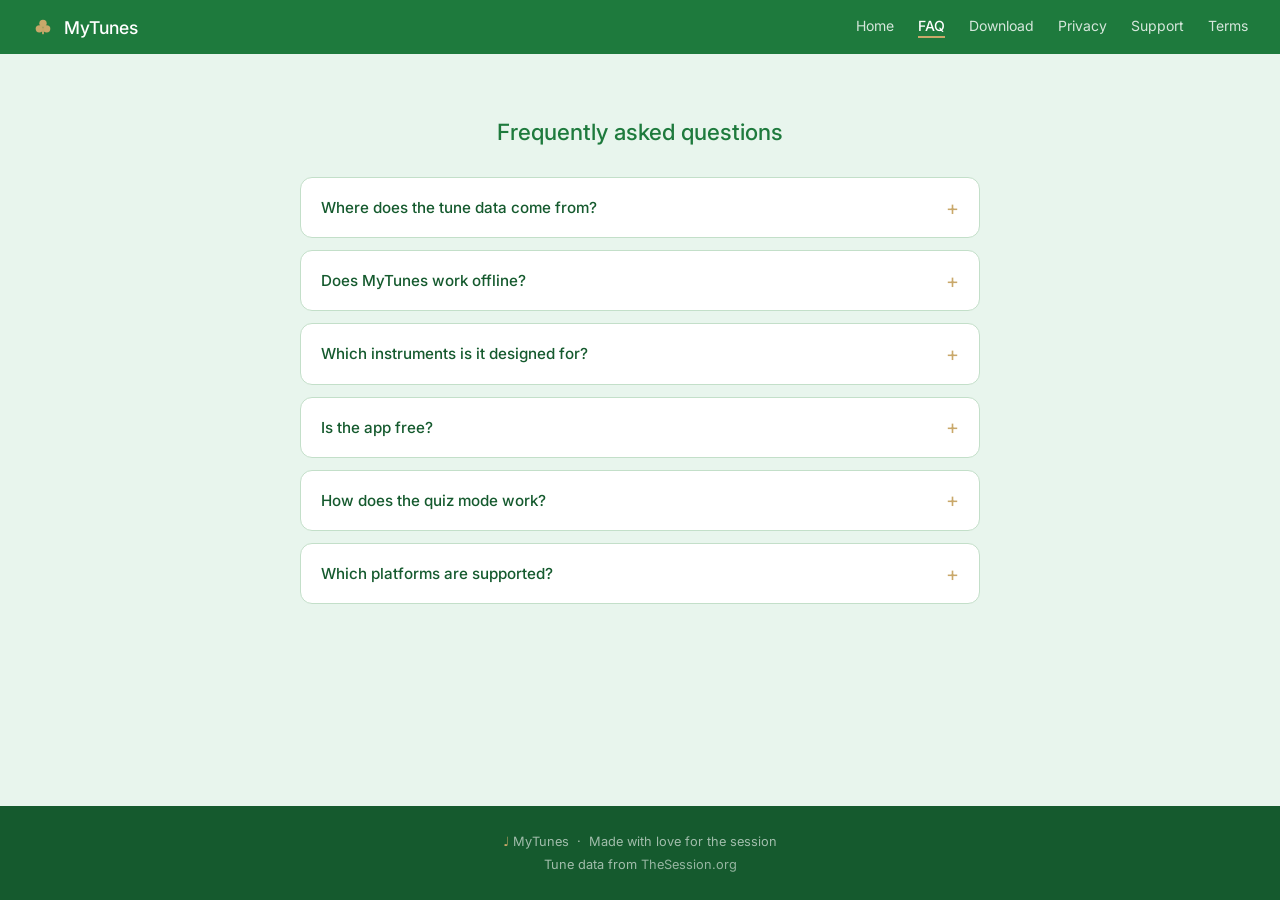
==== faq.html @ f71a9b50 "Split into 5 pages." ====
<!DOCTYPE html>
<html lang="en">
<head>
  <meta charset="UTF-8" />
  <meta name="viewport" content="width=device-width, initial-scale=1.0" />
  <title>FAQ - MyTunes</title>
  <link rel="preconnect" href="https://fonts.googleapis.com" />
  <link rel="preconnect" href="https://fonts.gstatic.com" crossorigin />
  <link href="https://fonts.googleapis.com/css2?family=Inter:wght@400;500&display=swap" rel="stylesheet" />
  <link rel="stylesheet" href="mystyle.css" />
  <link rel="apple-touch-icon" sizes="180x180" href="/apple-touch-icon.png">
  <link rel="icon" type="image/png" sizes="32x32" href="/favicon-32x32.png">
  <link rel="icon" type="image/png" sizes="16x16" href="/favicon-16x16.png">
  <link rel="icon" href="/favicon.ico">
  <meta name="google-site-verification" content="o3oAy4DqHzwvJMltQdrMJ-gJ0J4CWaqL4PQic7WYayo" />
</head>
<body>

<nav>
  <a href="index.html" class="nav-logo">
    <svg width="22" height="22" viewBox="0 0 24 24" xmlns="http://www.w3.org/2000/svg">
      <circle cx="12" cy="8"  r="4"/>
      <circle cx="8"  cy="14" r="4"/>
      <circle cx="16" cy="14" r="4"/>
      <rect   x="11" y="14"   width="2" height="6" rx="1"/>
    </svg>
    MyTunes
  </a>
  <div class="nav-links">
    <a href="index.html">Home</a>
    <a href="faq.html" class="active">FAQ</a>
    <a href="index.html#download">Download</a>
    <a href="privacy.html">Privacy</a>
    <a href="support.html">Support</a>
    <a href="terms.html">Terms</a>
  </div>
</nav>

<section class="faq" id="faq">
  <h2>Frequently asked questions</h2>
  <div class="faq-list">

    <details>
      <summary>Where does the tune data come from?</summary>
      <div class="faq-answer">
        All settings and ABC notation are sourced from <a href="https://thesession.org" target="_blank" rel="noopener">TheSession.org</a>.
      </div>
    </details>

    <details>
      <summary>Does MyTunes work offline?</summary>
      <div class="faq-answer">
        Yes. Once your collection is built, the core app works offline. Your collections stay available during sessions in places with no signal.
      </div>
    </details>

    <details>
      <summary>Which instruments is it designed for?</summary>
      <div class="faq-answer">
        MyTunes is instrument-agnostic: any musician can use it.
      </div>
    </details>

    <details>
      <summary>Is the app free?</summary>
      <div class="faq-answer">
        The core app is free to download and use. An optional Pro Badge is available as an in-app purchase. This unlocks unlimited collections and unlimited set lists in the app.
      </div>
    </details>

    <details>
      <summary>How does the quiz mode work?</summary>
      <div class="faq-answer">
        The quiz plays the first notes of a tune and asks you to identify it by name. Answer correctly on the first attempt and you earn a star. There are also other kinds of quiz that help you learn.
      </div>
    </details>

    <details>
      <summary>Which platforms are supported?</summary>
      <div class="faq-answer">
        MyTunes is available on iOS (iPhone and iPad) and Android. Both versions are built from the same codebase and receive updates simultaneously.
      </div>
    </details>

  </div>
</section>

<footer>
  <span>♩</span> MyTunes &nbsp;·&nbsp; Made with love for the session<br>
  Tune data from <a href="https://thesession.org" target="_blank" rel="noopener">TheSession.org</a>
</footer>

</body>
</html>
---- mystyle.css ----
:root {
  --green:       #1e7a3d;
  --green-dark:  #155a2e;
  --green-light: #e8f5ed;
  --green-border:#c3dfc9;
  --gold:        #c9a86a;
  --gold-dark:   #a88847;
  --gold-light:  #fdf6ec;
}

*, *::before, *::after { box-sizing: border-box; margin: 0; padding: 0; }

html {
  height: 100%;
}

body {
  font-family: 'Inter', system-ui, sans-serif;
  background: var(--green-light);
  color: #1a1a1a;
  min-height: 100vh;
  display: flex;
  flex-direction: column;
}

/* ── Nav ── */
nav {
  background: var(--green);
  padding: 1rem 2rem;
  display: flex;
  align-items: center;
  justify-content: space-between;
}
.nav-logo {
  display: flex;
  align-items: center;
  gap: 10px;
  color: #fff;
  font-weight: 500;
  font-size: 1.1rem;
  text-decoration: none;
}
.nav-logo svg { fill: var(--gold); }
.nav-links { display: flex; gap: 1.5rem; }
.nav-links a {
  color: rgba(255,255,255,.82);
  text-decoration: none;
  font-size: .875rem;
  transition: color .2s;
}
.nav-links a:hover { color: var(--gold); }
.nav-links a.active { color: #fff; font-weight: 500; border-bottom: 2px solid var(--gold); padding-bottom: 2px; }

/* ── Hero ── */
.hero {
  background: var(--green);
  color: #fff;
  padding: 5rem 2rem 6rem;
  text-align: center;
}
.hero h1 {
  font-size: clamp(1.6rem, 4vw, 2.75rem);
  font-weight: 500;
  line-height: 1.35;
  margin-bottom: 1rem;
}
.hero p {
  font-size: 1rem;
  color: rgba(255,255,255,.78);
  max-width: 540px;
  margin: 0 auto 1.25rem;
  line-height: 1.75;
}
.hero-source {
  font-size: .85rem;
  color: rgba(255,255,255,.55);
  margin: 0 auto 2rem;
}
.hero-source a {
  color: var(--gold);
  text-decoration: none;
  font-weight: 500;
}
.hero-source a:hover { text-decoration: underline; }

.feature-section {
  display: flex;
  align-items: flex-start;
  gap: 2rem;
  max-width: 900px;
  margin: 0 auto 2rem;
}

.feature-list {
    text-align: left;
    margin-bottom: 20px;
    flex: 1;
}

.hero-screenshot {
  max-width: 100%;
  max-height: 600px;
  height: auto;
  border-radius: 12px;
  flex-shrink: 1;
}

.btn-row { display: flex; gap: .75rem; justify-content: center; flex-wrap: wrap; align-items: center; line-height: 1; }
.btn-gold {
  background: var(--gold);
  color: #3d2800;
  border: none;
  padding: .75rem 2rem;
  border-radius: 8px;
  font-size: .9rem;
  font-weight: 500;
  cursor: pointer;
  text-decoration: none;
  transition: background .2s;
}
.btn-gold:hover { background: var(--gold-dark); color: #fff; }
.app-badge-link {
  display: inline-flex;
  align-items: center;
  text-decoration: none;
  transition: transform .2s, filter .2s;
}
.app-badge-link:hover {
  transform: translateY(-2px);
  filter: brightness(1.1);
}
.btn-ghost {
  background: transparent;
  color: #fff;
  border: 1px solid rgba(255,255,255,.45);
  padding: .75rem 2rem;
  border-radius: 8px;
  font-size: .9rem;
  cursor: pointer;
  text-decoration: none;
  transition: border-color .2s;
}
.btn-ghost:hover { border-color: rgba(255,255,255,.9); }

/* ── Source banner ── */
.source-banner {
  background: var(--gold-light);
  border-top: 1px solid var(--gold);
  border-bottom: 1px solid var(--gold);
  padding: .9rem 2rem;
  text-align: center;
  font-size: .875rem;
  color: var(--gold-dark);
}
.source-banner a {
  color: var(--green);
  font-weight: 500;
  text-decoration: none;
}
.source-banner a:hover { text-decoration: underline; }

/* ── Features ── */
.features {
  background: var(--green-light);
  padding: 4rem 2rem;
}
.features h2 {
  text-align: center;
  color: var(--green);
  font-weight: 500;
  font-size: 1.4rem;
  margin-bottom: 2rem;
}
.cards {
  display: grid;
  grid-template-columns: repeat(auto-fit, minmax(200px, 1fr));
  gap: 1rem;
  max-width: 900px;
  margin: 0 auto;
}
.card {
  background: #fff;
  border-radius: 12px;
  padding: 1.5rem;
  border: 0.5px solid var(--green-border);
}
.card-icon {
  width: 42px;
  height: 42px;
  background: var(--green);
  border-radius: 10px;
  display: flex;
  align-items: center;
  justify-content: center;
  margin-bottom: 1rem;
}
.card-icon svg { stroke: var(--gold); fill: none; width: 20px; height: 20px; }
.card h3 { color: var(--green-dark); font-size: .95rem; font-weight: 500; margin-bottom: .35rem; }
.card p  { color: #555; font-size: .85rem; line-height: 1.65; }

/* ── About ── */
.about {
  background: #fff;
  padding: 4rem 2rem;
  text-align: center;
}
.about h2 {
  color: var(--green);
  font-size: 1.4rem;
  font-weight: 500;
  margin-bottom: .75rem;
}
.about p {
  color: #555;
  font-size: .95rem;
  max-width: 580px;
  margin: 0 auto 1rem;
  line-height: 1.75;
}
.about p + p { margin-top: .75rem; }
.about a {
  color: var(--green);
  font-weight: 500;
  text-decoration: none;
}
.about a:hover { text-decoration: underline; }
.badge-row { display: flex; gap: .75rem; justify-content: center; flex-wrap: wrap; margin-top: 1.5rem; }
.badge {
  display: inline-flex;
  align-items: center;
  gap: 8px;
  background: var(--gold-light);
  color: var(--gold-dark);
  border: 1px solid var(--gold);
  border-radius: 100px;
  padding: .35rem 1.1rem;
  font-size: .85rem;
}
.badge-green {
  display: inline-flex;
  align-items: center;
  gap: 8px;
  background: var(--green-light);
  color: var(--green-dark);
  border: 1px solid var(--green-border);
  border-radius: 100px;
  padding: .35rem 1.1rem;
  font-size: .85rem;
}
.badge-green a {
  color: var(--green);
  font-weight: 500;
  text-decoration: none;
}
.badge-green a:hover { text-decoration: underline; }

/* ── FAQ ── */
.faq {
  background: var(--green-light);
  padding: 4rem 2rem;
}
.faq h2 {
  text-align: center;
  color: var(--green);
  font-weight: 500;
  font-size: 1.4rem;
  margin-bottom: 2rem;
}
.faq-list {
  max-width: 680px;
  margin: 0 auto;
  display: flex;
  flex-direction: column;
  gap: .75rem;
}
details {
  background: #fff;
  border: 0.5px solid var(--green-border);
  border-radius: 12px;
  overflow: hidden;
}
summary {
  display: flex;
  align-items: center;
  justify-content: space-between;
  padding: 1.1rem 1.25rem;
  font-size: .95rem;
  font-weight: 500;
  color: var(--green-dark);
  cursor: pointer;
  list-style: none;
  gap: 1rem;
}
summary::-webkit-details-marker { display: none; }
summary::after {
  content: '+';
  font-size: 1.25rem;
  font-weight: 400;
  color: var(--gold);
  flex-shrink: 0;
  transition: transform .2s;
}
details[open] summary::after {
  transform: rotate(45deg);
}
details[open] summary {
  border-bottom: 0.5px solid var(--green-border);
}
.faq-answer {
  padding: 1rem 1.25rem;
  font-size: .875rem;
  color: #555;
  line-height: 1.75;
}
.faq-answer a {
  color: var(--green);
  font-weight: 500;
  text-decoration: none;
}
.faq-answer a:hover { text-decoration: underline; }

/* ── Footer ── */
footer {
  margin-top: auto;
  background: var(--green-dark);
  color: rgba(255,255,255,.6);
  text-align: center;
  padding: 1.5rem 2rem;
  font-size: .8rem;
  line-height: 1.8;
}
footer span { color: var(--gold); }
footer a { color: rgba(255,255,255,.55); text-decoration: none; }
footer a:hover { color: var(--gold); }

.conditions {
  background: #fff;
  padding: 4rem 2rem;
  text-align: left;
}
.conditions h2 {
  color: var(--green);
  font-size: 1.4rem;
  font-weight: 500;
  margin-bottom: .75rem;
}
.conditions h3 {
  color: var(--green);
  font-size: 1.2rem;
  font-weight: 500;
  margin-bottom: .75rem;
}
.conditions p {
  color: #555;
  font-size: .95rem;
  max-width: 580px;
  margin: 0 auto 1rem;
  line-height: 1.75;
}

@media (max-width: 700px) {
  .feature-section {
    flex-direction: column;
    align-items: center;
  }
  nav {
    flex-direction: column;
    gap: .75rem;
    padding: 1rem;
  }
  .nav-links {
    flex-wrap: wrap;
    justify-content: center;
    gap: .5rem 1rem;
  }
}
#download { scroll-margin-top: 40vh; }
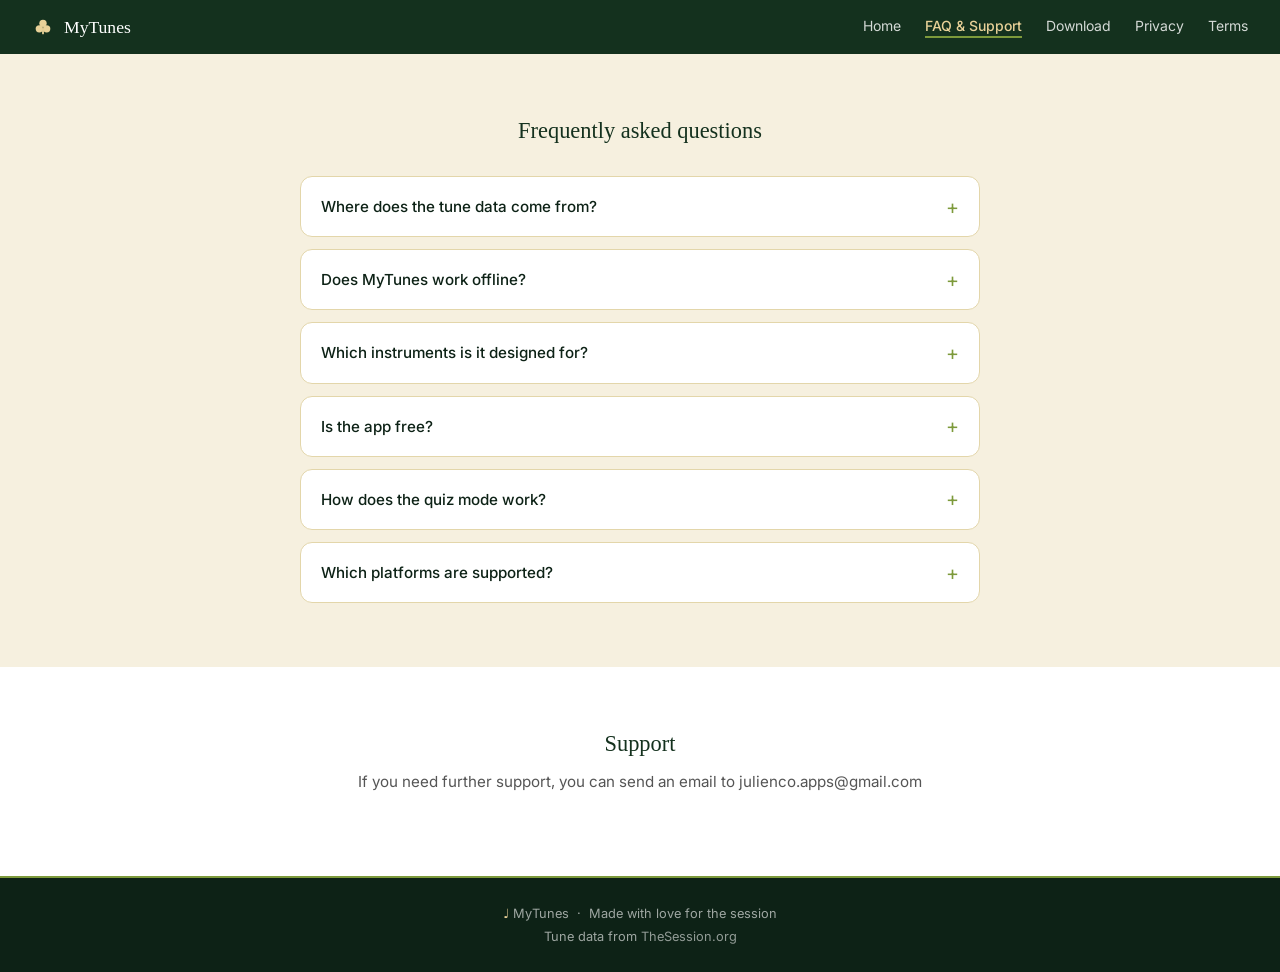
==== commit 24b58fa3: "merge FAQ and support pages." ====
--- a/faq.html
+++ b/faq.html
@@ -3,7 +3,7 @@
 <head>
   <meta charset="UTF-8" />
   <meta name="viewport" content="width=device-width, initial-scale=1.0" />
-  <title>FAQ - MyTunes</title>
+  <title>FAQ &amp; Support - MyTunes</title>
   <link rel="preconnect" href="https://fonts.googleapis.com" />
   <link rel="preconnect" href="https://fonts.gstatic.com" crossorigin />
   <link href="https://fonts.googleapis.com/css2?family=Inter:wght@400;500&display=swap" rel="stylesheet" />
@@ -28,10 +28,9 @@
   </a>
   <div class="nav-links">
     <a href="index.html">Home</a>
-    <a href="faq.html" class="active">FAQ</a>
+    <a href="faq.html" class="active">FAQ &amp; Support</a>
     <a href="index.html#download">Download</a>
     <a href="privacy.html">Privacy</a>
-    <a href="support.html">Support</a>
     <a href="terms.html">Terms</a>
   </div>
 </nav>
@@ -85,6 +84,11 @@
   </div>
 </section>
 
+<section class = "about" id="support">
+  <h2>Support</h2>
+  <p> If you need further support, you can send an email to julienco.apps@gmail.com </p>
+</section>
+
 <footer>
   <span>♩</span> MyTunes &nbsp;·&nbsp; Made with love for the session<br>
   Tune data from <a href="https://thesession.org" target="_blank" rel="noopener">TheSession.org</a>
--- a/mystyle.css
+++ b/mystyle.css
@@ -1,11 +1,14 @@
 :root {
-  --green:       #1e7a3d;
-  --green-dark:  #155a2e;
-  --green-light: #e8f5ed;
-  --green-border:#c3dfc9;
-  --gold:        #c9a86a;
-  --gold-dark:   #a88847;
-  --gold-light:  #fdf6ec;
+  /* Palette tirée du logo */
+  --green:       #14311e;   /* vert forêt du fond du logo */
+  --green-dark:  #0d2216;
+  --green-light: #f6f0df;   /* crème très clair (fonds de page) */
+  --green-border:#e3d6aa;
+  --olive:       #7d9a3b;   /* vert olive de "My" et du noeud celtique */
+  --olive-dark:  #5d7a26;
+  --gold:        #e8d198;   /* crème doré de "Tunes" et des traits */
+  --gold-dark:   #7a6320;   /* version foncée pour texte sur fond clair */
+  --gold-light:  #fbf5e3;
 }
 
 *, *::before, *::after { box-sizing: border-box; margin: 0; padding: 0; }
@@ -49,7 +52,7 @@
   transition: color .2s;
 }
 .nav-links a:hover { color: var(--gold); }
-.nav-links a.active { color: #fff; font-weight: 500; border-bottom: 2px solid var(--gold); padding-bottom: 2px; }
+.nav-links a.active { color: var(--gold); font-weight: 500; border-bottom: 2px solid var(--olive); padding-bottom: 2px; }
 
 /* ── Hero ── */
 .hero {
@@ -145,15 +148,15 @@
 /* ── Source banner ── */
 .source-banner {
   background: var(--gold-light);
-  border-top: 1px solid var(--gold);
-  border-bottom: 1px solid var(--gold);
+  border-top: 1px solid var(--olive);
+  border-bottom: 1px solid var(--olive);
   padding: .9rem 2rem;
   text-align: center;
   font-size: .875rem;
   color: var(--gold-dark);
 }
 .source-banner a {
-  color: var(--green);
+  color: var(--olive-dark);
   font-weight: 500;
   text-decoration: none;
 }
@@ -219,7 +222,7 @@
 }
 .about p + p { margin-top: .75rem; }
 .about a {
-  color: var(--green);
+  color: var(--olive-dark);
   font-weight: 500;
   text-decoration: none;
 }
@@ -248,7 +251,7 @@
   font-size: .85rem;
 }
 .badge-green a {
-  color: var(--green);
+  color: var(--olive-dark);
   font-weight: 500;
   text-decoration: none;
 }
@@ -296,7 +299,7 @@
   content: '+';
   font-size: 1.25rem;
   font-weight: 400;
-  color: var(--gold);
+  color: var(--olive);
   flex-shrink: 0;
   transition: transform .2s;
 }
@@ -313,7 +316,7 @@
   line-height: 1.75;
 }
 .faq-answer a {
-  color: var(--green);
+  color: var(--olive-dark);
   font-weight: 500;
   text-decoration: none;
 }
@@ -323,6 +326,7 @@
 footer {
   margin-top: auto;
   background: var(--green-dark);
+  border-top: 2px solid var(--olive);
   color: rgba(255,255,255,.6);
   text-align: center;
   padding: 1.5rem 2rem;
@@ -375,3 +379,6 @@
   }
 }
 #download { scroll-margin-top: 40vh; }
+
+h1, h2, .nav-logo { font-family: Georgia, 'Times New Roman', serif; }
+.hero h1 { color: var(--gold); }
